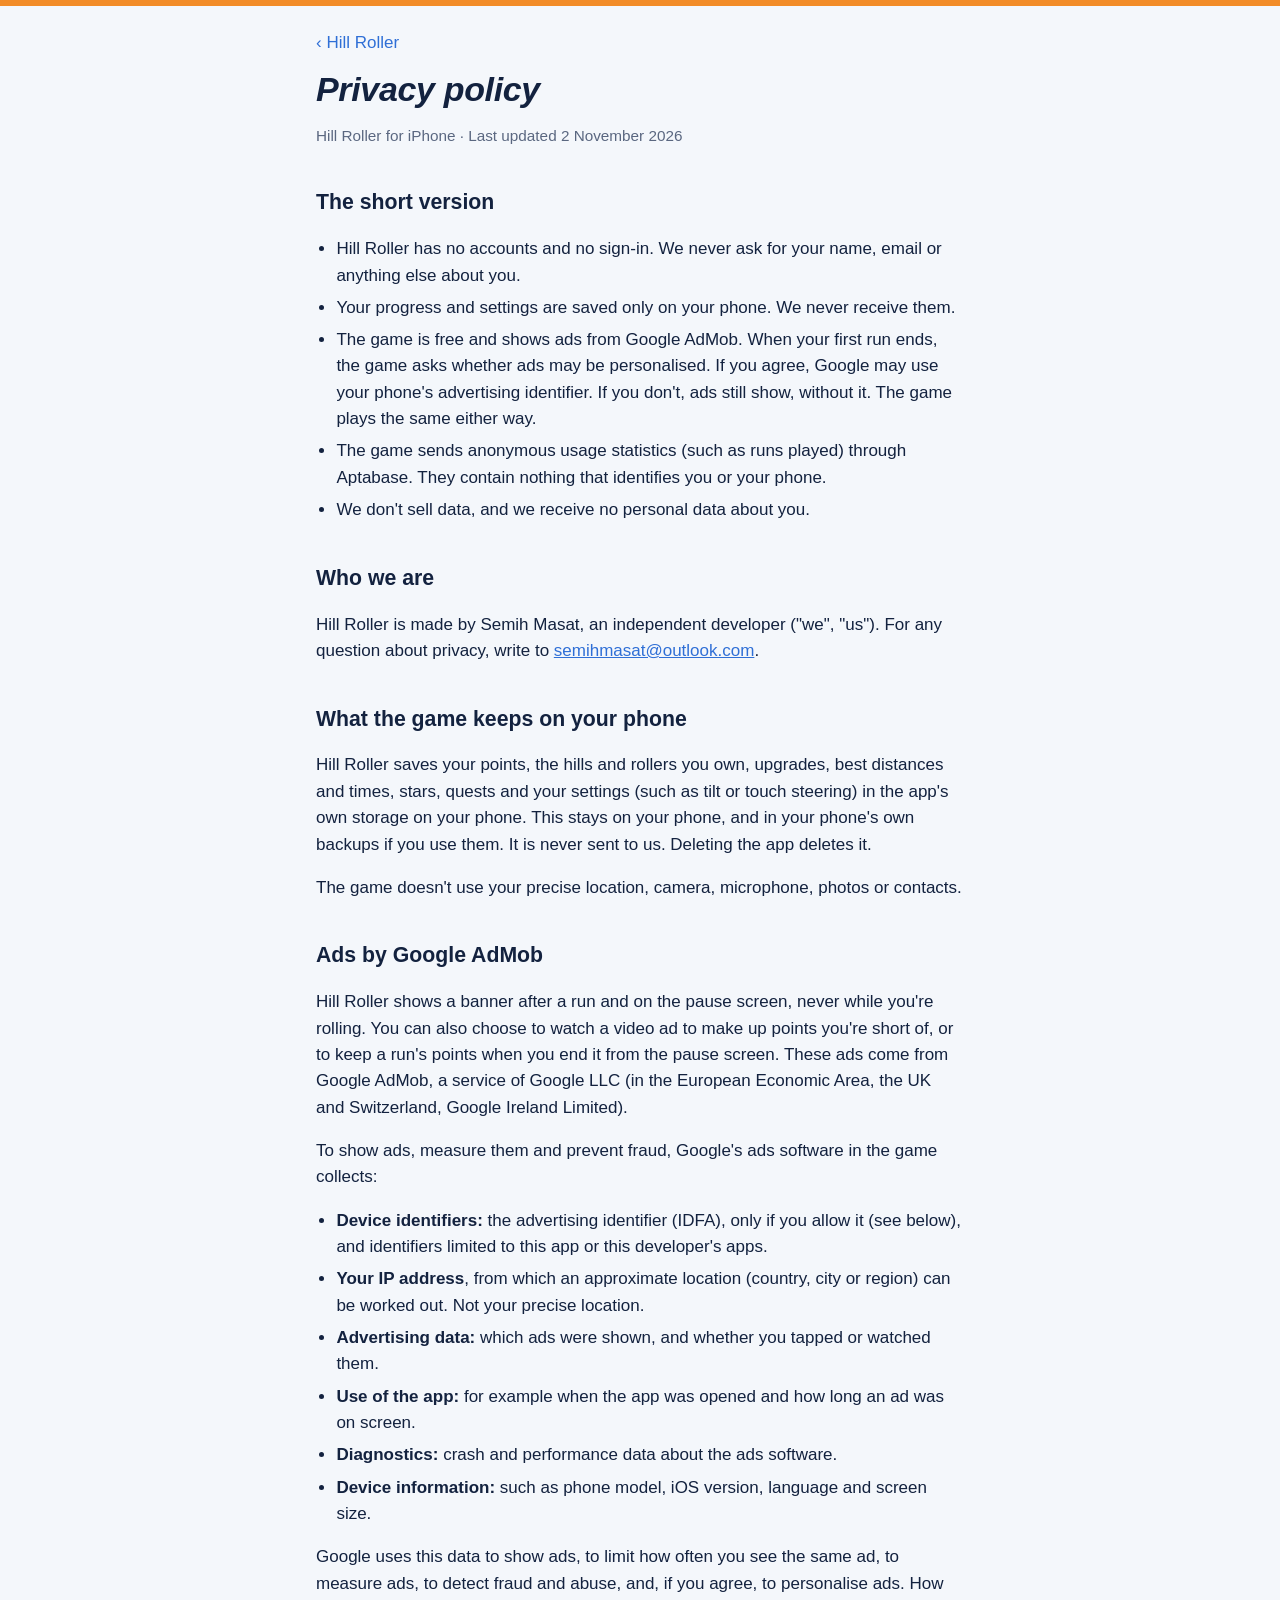
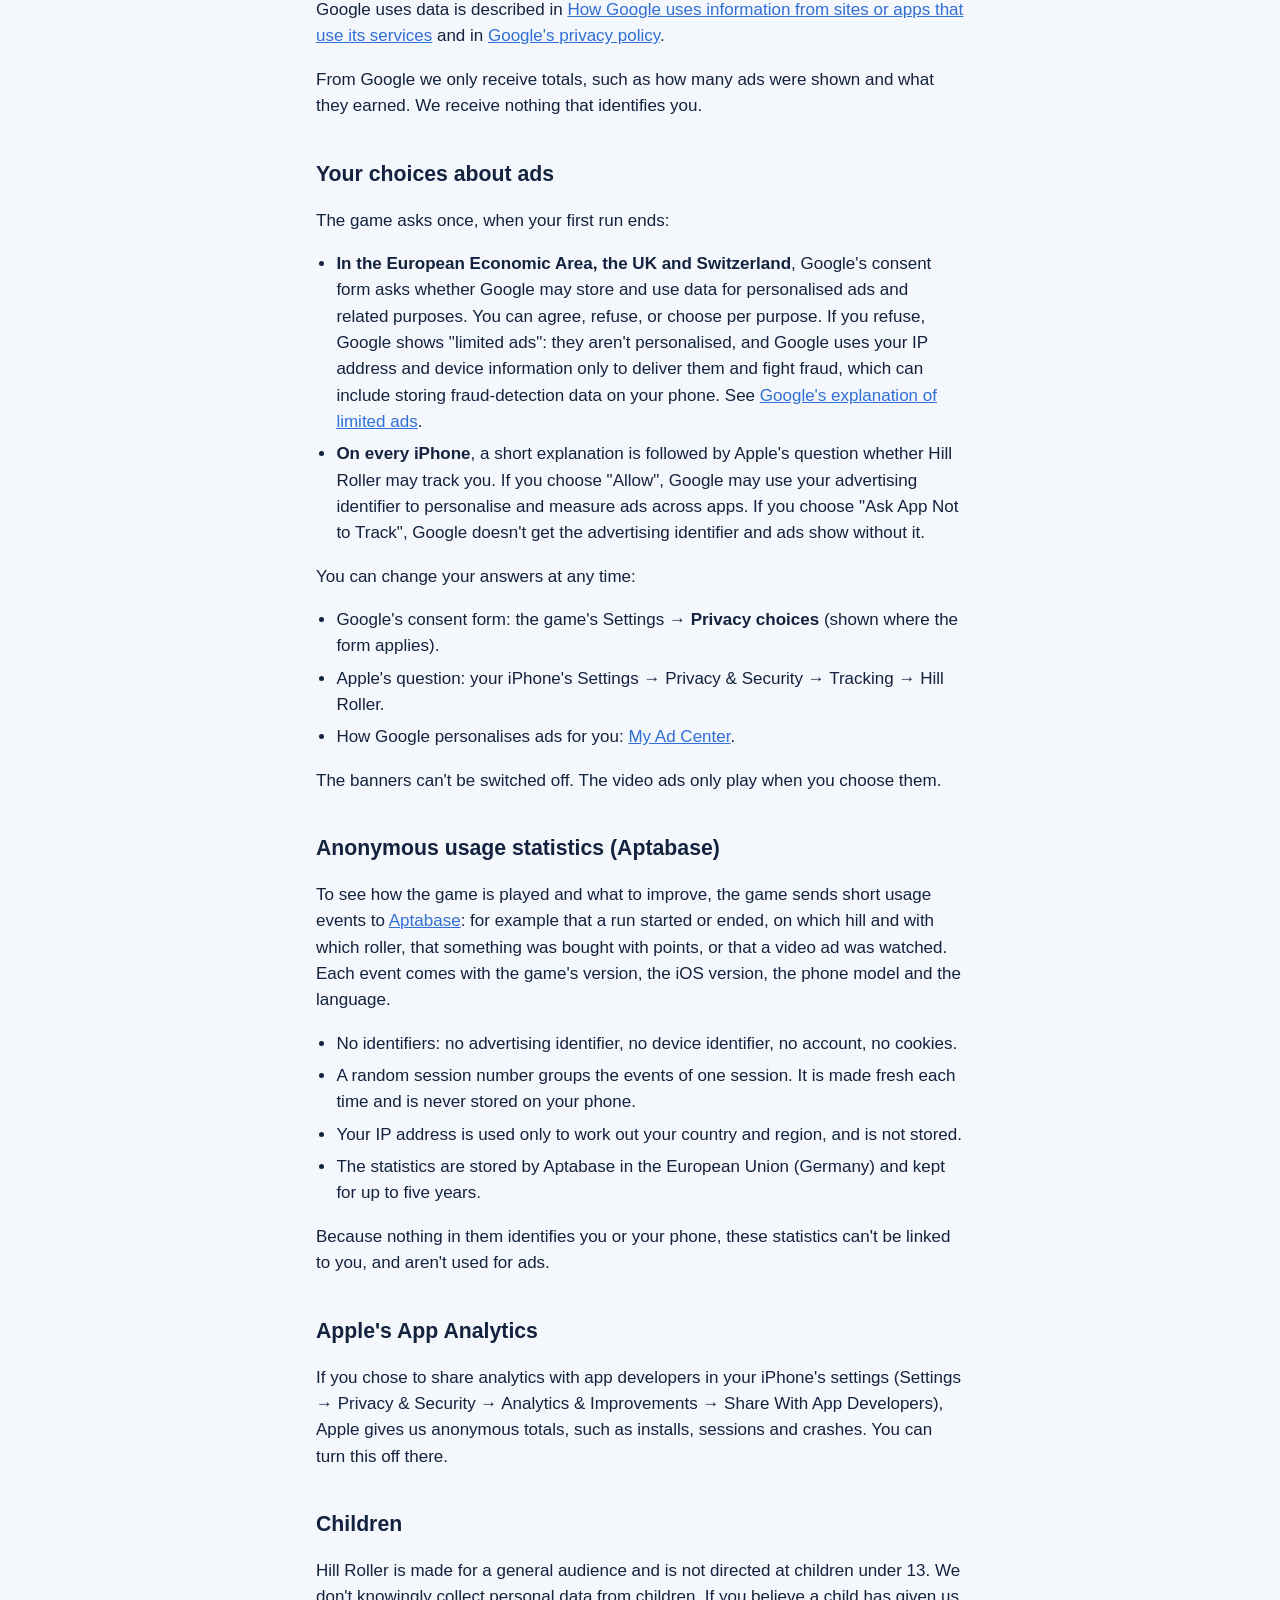
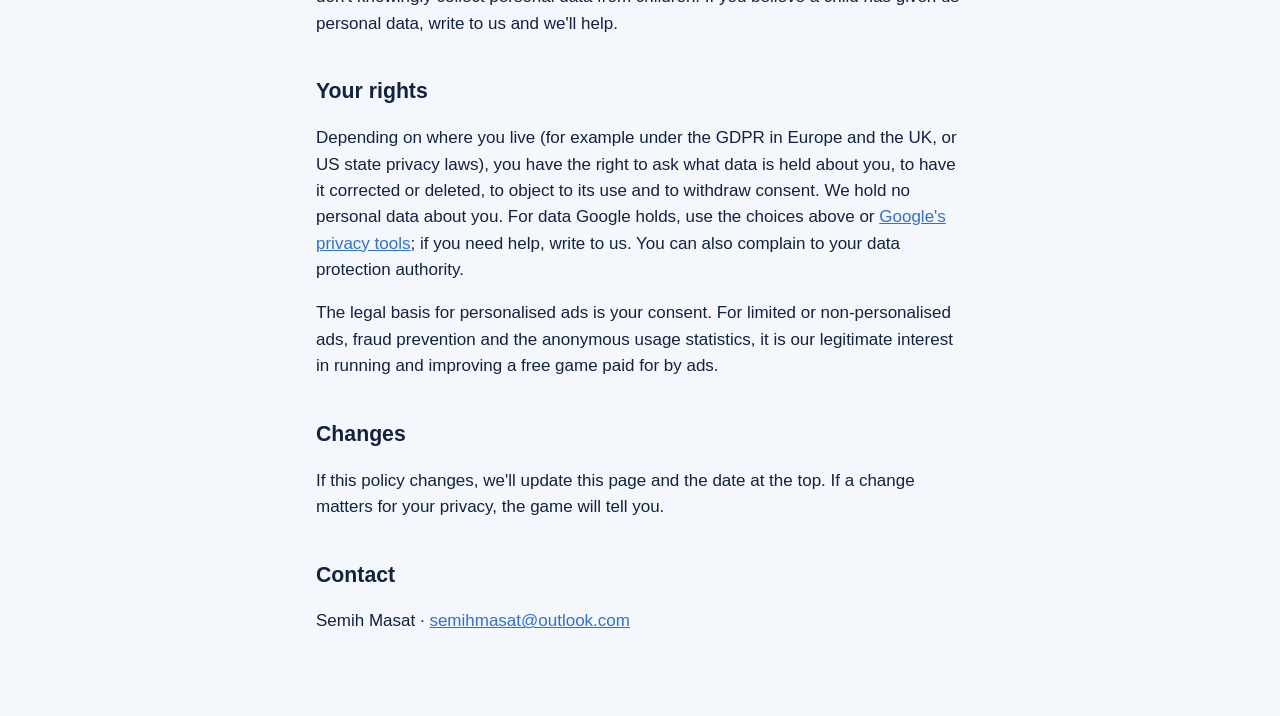
==== hill-roller/privacy.html @ f1d84c03 "Hill Roller: support page, privacy policy, app-ads.txt Co-Authored-By: Claude Opus 5.5 <noreply@anth" ====
<!doctype html>
<html lang="en">
<head>
<meta charset="utf-8">
<meta name="viewport" content="width=device-width, initial-scale=1">
<title>Hill Roller privacy policy</title>
<link rel="stylesheet" href="style.css">
</head>
<body>
<main>
<p class="back"><a href="./">‹ Hill Roller</a></p>
<h1>Privacy policy</h1>
<p class="meta">Hill Roller for iPhone · Last updated 2 November 2026</p>

<h2>The short version</h2>
<ul>
<li>Hill Roller has no accounts and no sign-in. We never ask for your name, email or anything else about you.</li>
<li>Your progress and settings are saved only on your phone. We never receive them.</li>
<li>The game is free and shows ads from Google AdMob. When your first run ends, the game asks whether ads may be
personalised. If you agree, Google may use your phone's advertising identifier. If you don't, ads still show, without
it. The game plays the same either way.</li>
<li>The game sends anonymous usage statistics (such as runs played) through Aptabase. They contain nothing that
identifies you or your phone.</li>
<li>We don't sell data, and we receive no personal data about you.</li>
</ul>

<h2>Who we are</h2>
<p>Hill Roller is made by Semih Masat, an independent developer ("we", "us"). For any question about privacy, write to
<a href="mailto:semihmasat@outlook.com">semihmasat@outlook.com</a>.</p>

<h2>What the game keeps on your phone</h2>
<p>Hill Roller saves your points, the hills and rollers you own, upgrades, best distances and times, stars, quests and
your settings (such as tilt or touch steering) in the app's own storage on your phone. This stays on your phone, and in
your phone's own backups if you use them. It is never sent to us. Deleting the app deletes it.</p>
<p>The game doesn't use your precise location, camera, microphone, photos or contacts.</p>

<h2>Ads by Google AdMob</h2>
<p>Hill Roller shows a banner after a run and on the pause screen, never while you're rolling. You can also choose to
watch a video ad to make up points you're short of, or to keep a run's points when you end it from the pause screen.
These ads come from Google AdMob, a service of Google LLC (in the European Economic Area, the UK and Switzerland,
Google Ireland Limited).</p>
<p>To show ads, measure them and prevent fraud, Google's ads software in the game collects:</p>
<ul>
<li><strong>Device identifiers:</strong> the advertising identifier (IDFA), only if you allow it (see below), and
identifiers limited to this app or this developer's apps.</li>
<li><strong>Your IP address</strong>, from which an approximate location (country, city or region) can be worked out.
Not your precise location.</li>
<li><strong>Advertising data:</strong> which ads were shown, and whether you tapped or watched them.</li>
<li><strong>Use of the app:</strong> for example when the app was opened and how long an ad was on screen.</li>
<li><strong>Diagnostics:</strong> crash and performance data about the ads software.</li>
<li><strong>Device information:</strong> such as phone model, iOS version, language and screen size.</li>
</ul>
<p>Google uses this data to show ads, to limit how often you see the same ad, to measure ads, to detect fraud and abuse,
and, if you agree, to personalise ads. How Google uses data is described in
<a href="https://policies.google.com/technologies/partner-sites">How Google uses information from sites or apps that use
its services</a> and in <a href="https://policies.google.com/privacy">Google's privacy policy</a>.</p>
<p>From Google we only receive totals, such as how many ads were shown and what they earned. We receive nothing that
identifies you.</p>

<h2>Your choices about ads</h2>
<p>The game asks once, when your first run ends:</p>
<ul>
<li><strong>In the European Economic Area, the UK and Switzerland</strong>, Google's consent form asks whether Google
may store and use data for personalised ads and related purposes. You can agree, refuse, or choose per purpose. If you
refuse, Google shows "limited ads": they aren't personalised, and Google uses your IP address and device information
only to deliver them and fight fraud, which can include storing fraud-detection data on your phone. See
<a href="https://support.google.com/admob/answer/10105530">Google's explanation of limited ads</a>.</li>
<li><strong>On every iPhone</strong>, a short explanation is followed by Apple's question whether Hill Roller may track
you. If you choose "Allow", Google may use your advertising identifier to personalise and measure ads across apps. If
you choose "Ask App Not to Track", Google doesn't get the advertising identifier and ads show without it.</li>
</ul>
<p>You can change your answers at any time:</p>
<ul>
<li>Google's consent form: the game's Settings → <strong>Privacy choices</strong> (shown where the form applies).</li>
<li>Apple's question: your iPhone's Settings → Privacy &amp; Security → Tracking → Hill Roller.</li>
<li>How Google personalises ads for you: <a href="https://myadcenter.google.com">My Ad Center</a>.</li>
</ul>
<p>The banners can't be switched off. The video ads only play when you choose them.</p>

<h2>Anonymous usage statistics (Aptabase)</h2>
<p>To see how the game is played and what to improve, the game sends short usage events to
<a href="https://aptabase.com">Aptabase</a>: for example that a run started or ended, on which hill and with which
roller, that something was bought with points, or that a video ad was watched. Each event comes with the game's
version, the iOS version, the phone model and the language.</p>
<ul>
<li>No identifiers: no advertising identifier, no device identifier, no account, no cookies.</li>
<li>A random session number groups the events of one session. It is made fresh each time and is never stored on your
phone.</li>
<li>Your IP address is used only to work out your country and region, and is not stored.</li>
<li>The statistics are stored by Aptabase in the European Union (Germany) and kept for up to five years.</li>
</ul>
<p>Because nothing in them identifies you or your phone, these statistics can't be linked to you, and aren't used for
ads.</p>

<h2>Apple's App Analytics</h2>
<p>If you chose to share analytics with app developers in your iPhone's settings (Settings → Privacy &amp; Security →
Analytics &amp; Improvements → Share With App Developers), Apple gives us anonymous totals, such as installs, sessions
and crashes. You can turn this off there.</p>

<h2>Children</h2>
<p>Hill Roller is made for a general audience and is not directed at children under 13. We don't knowingly collect
personal data from children. If you believe a child has given us personal data, write to us and we'll help.</p>

<h2>Your rights</h2>
<p>Depending on where you live (for example under the GDPR in Europe and the UK, or US state privacy laws), you have the
right to ask what data is held about you, to have it corrected or deleted, to object to its use and to withdraw
consent. We hold no personal data about you. For data Google holds, use the choices above or
<a href="https://policies.google.com/privacy">Google's privacy tools</a>; if you need help, write to us. You can also
complain to your data protection authority.</p>
<p>The legal basis for personalised ads is your consent. For limited or non-personalised ads, fraud prevention and the
anonymous usage statistics, it is our legitimate interest in running and improving a free game paid for by ads.</p>

<h2>Changes</h2>
<p>If this policy changes, we'll update this page and the date at the top. If a change matters for your privacy, the
game will tell you.</p>

<h2>Contact</h2>
<p>Semih Masat · <a href="mailto:semihmasat@outlook.com">semihmasat@outlook.com</a></p>
</main>
</body>
</html>
---- hill-roller/style.css ----
:root {
  --bg: #f4f7fb;
  --text: #13223f;
  --muted: #5a6780;
  --accent: #2f6fd6;
  --stripe: #f28c28;
}
@media (prefers-color-scheme: dark) {
  :root {
    --bg: #0f1a2e;
    --text: #e8eef8;
    --muted: #9fb0cc;
    --accent: #7fb0ff;
  }
}
* { box-sizing: border-box; }
body {
  margin: 0;
  background: var(--bg);
  color: var(--text);
  font: 17px/1.55 -apple-system, BlinkMacSystemFont, "Segoe UI", Roboto, sans-serif;
  border-top: 6px solid var(--stripe);
}
main { max-width: 680px; margin: 0 auto; padding: 24px 16px 64px; }
h1 { font-size: 2em; line-height: 1.15; margin: 0.4em 0 0.2em; font-style: italic; letter-spacing: -0.01em; }
h2 { font-size: 1.25em; margin: 1.8em 0 0.4em; }
h3 { font-size: 1.05em; margin: 1.4em 0 0.2em; }
a { color: var(--accent); }
ul { padding-left: 1.2em; }
li { margin: 0.35em 0; }
.lead { font-size: 1.15em; color: var(--muted); margin-top: 0; }
.meta, .small { color: var(--muted); font-size: 0.9em; }
.back { margin: 0; }
.back a { text-decoration: none; }
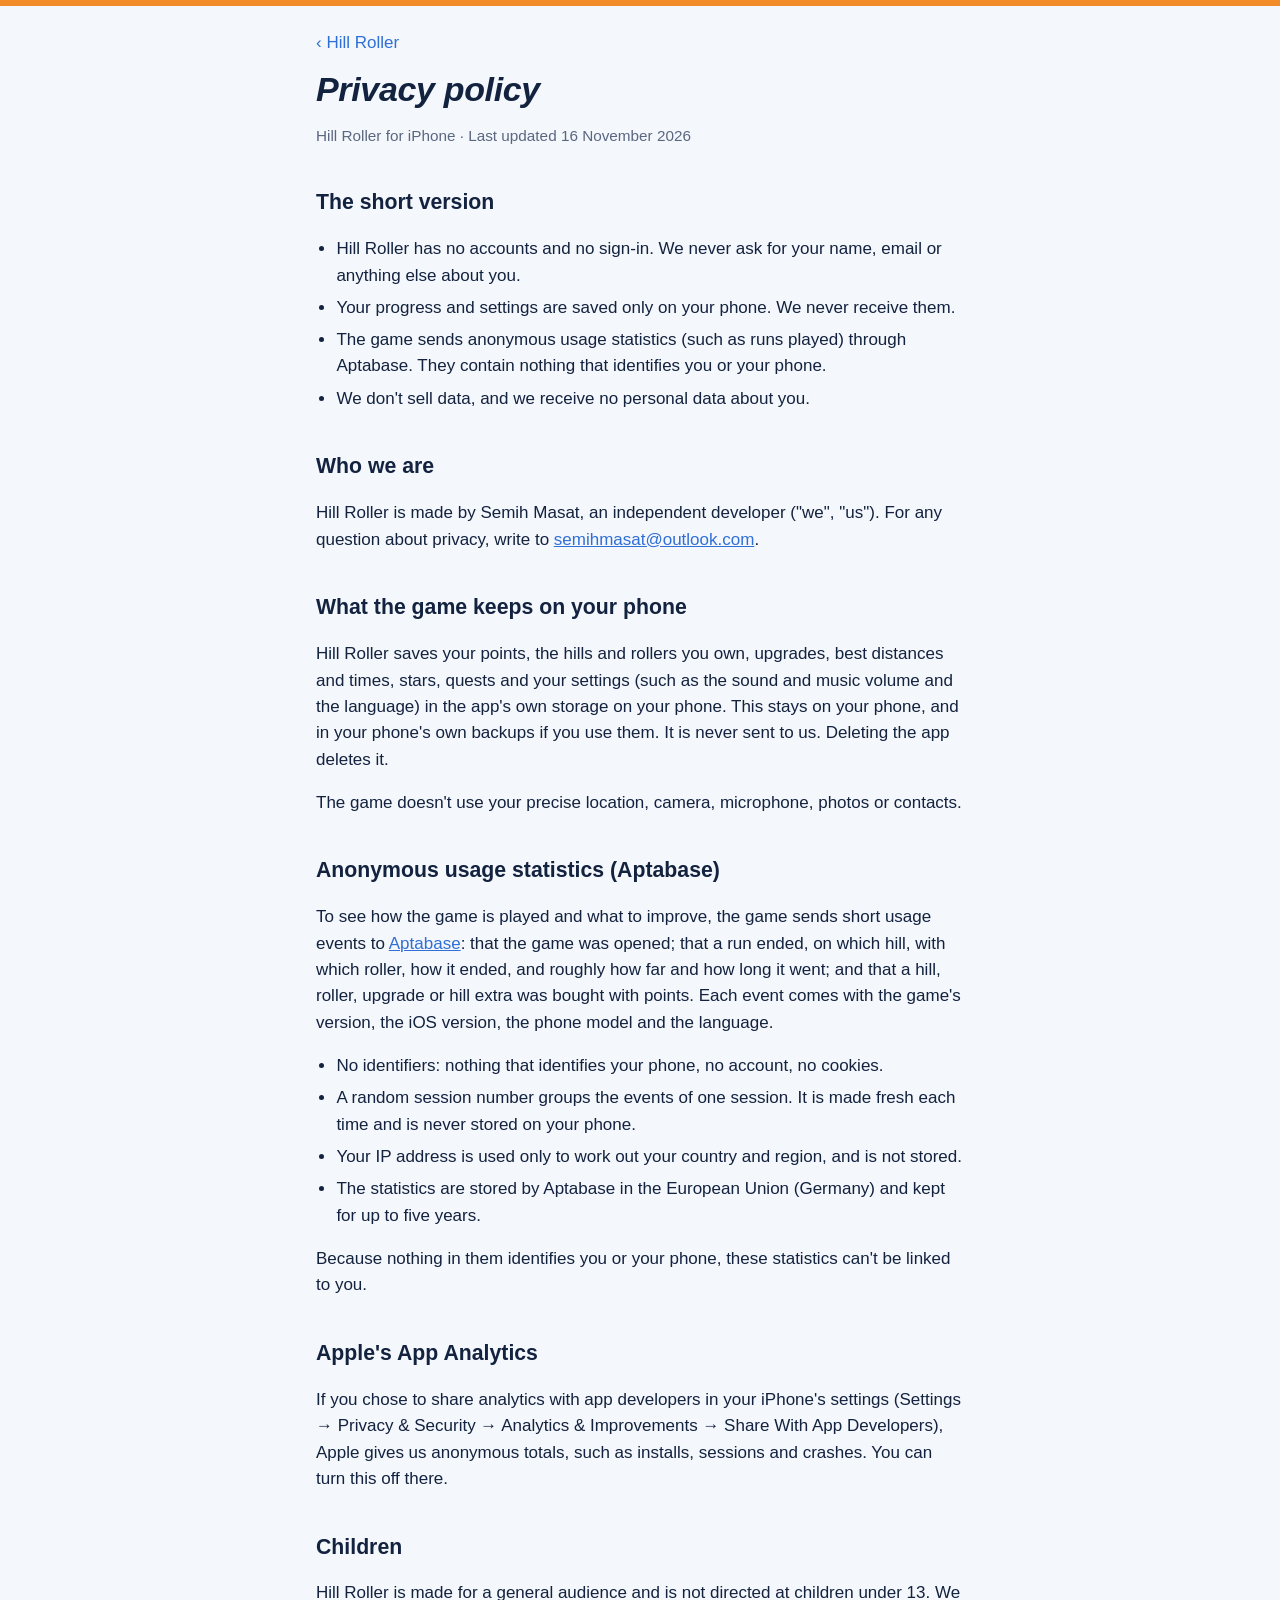
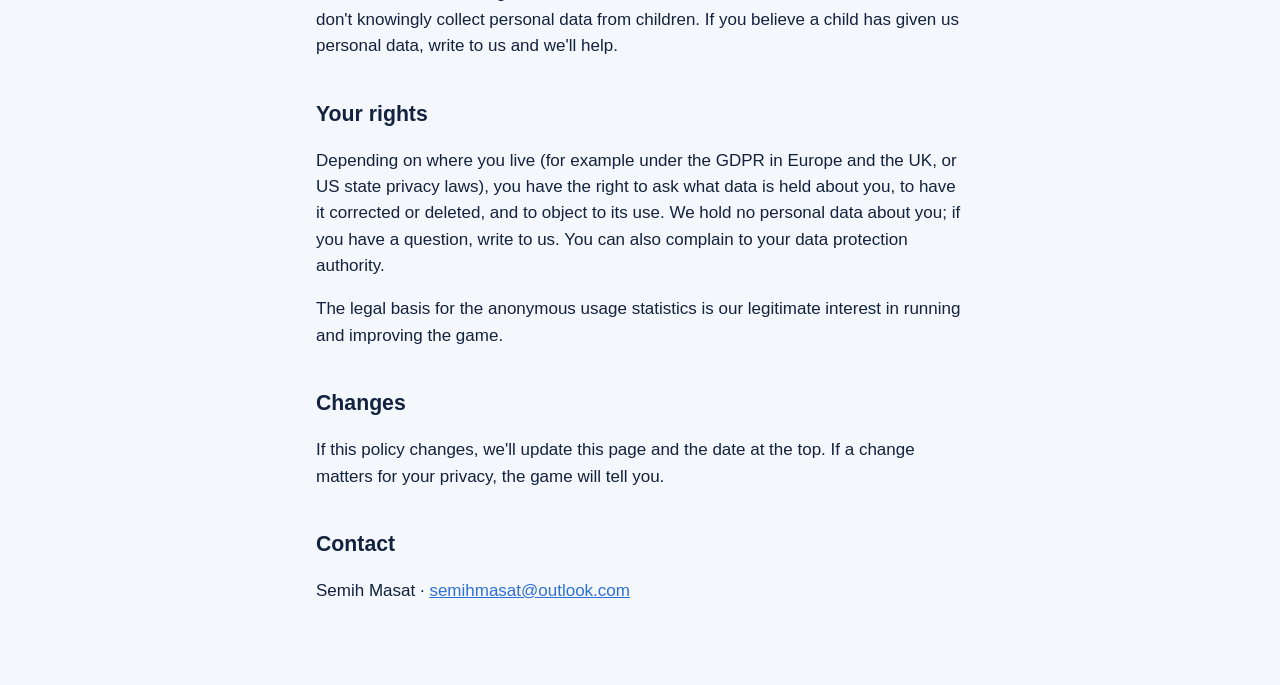
==== commit f80c9b18: "Hill Roller: privacy policy and support page for 1.0 build 5" ====
--- a/hill-roller/privacy.html
+++ b/hill-roller/privacy.html
@@ -10,15 +10,12 @@
 <main>
 <p class="back"><a href="./">‹ Hill Roller</a></p>
 <h1>Privacy policy</h1>
-<p class="meta">Hill Roller for iPhone · Last updated 2 November 2026</p>
+<p class="meta">Hill Roller for iPhone · Last updated 16 November 2026</p>
 
 <h2>The short version</h2>
 <ul>
 <li>Hill Roller has no accounts and no sign-in. We never ask for your name, email or anything else about you.</li>
 <li>Your progress and settings are saved only on your phone. We never receive them.</li>
-<li>The game is free and shows ads from Google AdMob. When your first run ends, the game asks whether ads may be
-personalised. If you agree, Google may use your phone's advertising identifier. If you don't, ads still show, without
-it. The game plays the same either way.</li>
 <li>The game sends anonymous usage statistics (such as runs played) through Aptabase. They contain nothing that
 identifies you or your phone.</li>
 <li>We don't sell data, and we receive no personal data about you.</li>
@@ -30,67 +27,25 @@
 
 <h2>What the game keeps on your phone</h2>
 <p>Hill Roller saves your points, the hills and rollers you own, upgrades, best distances and times, stars, quests and
-your settings (such as tilt or touch steering) in the app's own storage on your phone. This stays on your phone, and in
-your phone's own backups if you use them. It is never sent to us. Deleting the app deletes it.</p>
+your settings (such as the sound and music volume and the language) in the app's own storage on your phone. This
+stays on your phone, and in your phone's own backups if you use them. It is never sent to us. Deleting the app deletes
+it.</p>
 <p>The game doesn't use your precise location, camera, microphone, photos or contacts.</p>
-
-<h2>Ads by Google AdMob</h2>
-<p>Hill Roller shows a banner after a run and on the pause screen, never while you're rolling. You can also choose to
-watch a video ad to make up points you're short of, or to keep a run's points when you end it from the pause screen.
-These ads come from Google AdMob, a service of Google LLC (in the European Economic Area, the UK and Switzerland,
-Google Ireland Limited).</p>
-<p>To show ads, measure them and prevent fraud, Google's ads software in the game collects:</p>
-<ul>
-<li><strong>Device identifiers:</strong> the advertising identifier (IDFA), only if you allow it (see below), and
-identifiers limited to this app or this developer's apps.</li>
-<li><strong>Your IP address</strong>, from which an approximate location (country, city or region) can be worked out.
-Not your precise location.</li>
-<li><strong>Advertising data:</strong> which ads were shown, and whether you tapped or watched them.</li>
-<li><strong>Use of the app:</strong> for example when the app was opened and how long an ad was on screen.</li>
-<li><strong>Diagnostics:</strong> crash and performance data about the ads software.</li>
-<li><strong>Device information:</strong> such as phone model, iOS version, language and screen size.</li>
-</ul>
-<p>Google uses this data to show ads, to limit how often you see the same ad, to measure ads, to detect fraud and abuse,
-and, if you agree, to personalise ads. How Google uses data is described in
-<a href="https://policies.google.com/technologies/partner-sites">How Google uses information from sites or apps that use
-its services</a> and in <a href="https://policies.google.com/privacy">Google's privacy policy</a>.</p>
-<p>From Google we only receive totals, such as how many ads were shown and what they earned. We receive nothing that
-identifies you.</p>
-
-<h2>Your choices about ads</h2>
-<p>The game asks once, when your first run ends:</p>
-<ul>
-<li><strong>In the European Economic Area, the UK and Switzerland</strong>, Google's consent form asks whether Google
-may store and use data for personalised ads and related purposes. You can agree, refuse, or choose per purpose. If you
-refuse, Google shows "limited ads": they aren't personalised, and Google uses your IP address and device information
-only to deliver them and fight fraud, which can include storing fraud-detection data on your phone. See
-<a href="https://support.google.com/admob/answer/10105530">Google's explanation of limited ads</a>.</li>
-<li><strong>On every iPhone</strong>, a short explanation is followed by Apple's question whether Hill Roller may track
-you. If you choose "Allow", Google may use your advertising identifier to personalise and measure ads across apps. If
-you choose "Ask App Not to Track", Google doesn't get the advertising identifier and ads show without it.</li>
-</ul>
-<p>You can change your answers at any time:</p>
-<ul>
-<li>Google's consent form: the game's Settings → <strong>Privacy choices</strong> (shown where the form applies).</li>
-<li>Apple's question: your iPhone's Settings → Privacy &amp; Security → Tracking → Hill Roller.</li>
-<li>How Google personalises ads for you: <a href="https://myadcenter.google.com">My Ad Center</a>.</li>
-</ul>
-<p>The banners can't be switched off. The video ads only play when you choose them.</p>
 
 <h2>Anonymous usage statistics (Aptabase)</h2>
 <p>To see how the game is played and what to improve, the game sends short usage events to
-<a href="https://aptabase.com">Aptabase</a>: for example that a run started or ended, on which hill and with which
-roller, that something was bought with points, or that a video ad was watched. Each event comes with the game's
-version, the iOS version, the phone model and the language.</p>
+<a href="https://aptabase.com">Aptabase</a>: that the game was opened; that a run ended, on which hill, with which
+roller, how it ended, and roughly how far and how long it went; and that a hill, roller, upgrade or hill extra was
+bought with points. Each event comes with the game's version, the iOS version, the phone model and the
+language.</p>
 <ul>
-<li>No identifiers: no advertising identifier, no device identifier, no account, no cookies.</li>
+<li>No identifiers: nothing that identifies your phone, no account, no cookies.</li>
 <li>A random session number groups the events of one session. It is made fresh each time and is never stored on your
 phone.</li>
 <li>Your IP address is used only to work out your country and region, and is not stored.</li>
 <li>The statistics are stored by Aptabase in the European Union (Germany) and kept for up to five years.</li>
 </ul>
-<p>Because nothing in them identifies you or your phone, these statistics can't be linked to you, and aren't used for
-ads.</p>
+<p>Because nothing in them identifies you or your phone, these statistics can't be linked to you.</p>
 
 <h2>Apple's App Analytics</h2>
 <p>If you chose to share analytics with app developers in your iPhone's settings (Settings → Privacy &amp; Security →
@@ -103,12 +58,11 @@
 
 <h2>Your rights</h2>
 <p>Depending on where you live (for example under the GDPR in Europe and the UK, or US state privacy laws), you have the
-right to ask what data is held about you, to have it corrected or deleted, to object to its use and to withdraw
-consent. We hold no personal data about you. For data Google holds, use the choices above or
-<a href="https://policies.google.com/privacy">Google's privacy tools</a>; if you need help, write to us. You can also
-complain to your data protection authority.</p>
-<p>The legal basis for personalised ads is your consent. For limited or non-personalised ads, fraud prevention and the
-anonymous usage statistics, it is our legitimate interest in running and improving a free game paid for by ads.</p>
+right to ask what data is held about you, to have it corrected or deleted, and to object to its use. We hold no
+personal data about you; if you have a question, write to us. You can also complain to your data protection
+authority.</p>
+<p>The legal basis for the anonymous usage statistics is our legitimate interest in running and improving the
+game.</p>
 
 <h2>Changes</h2>
 <p>If this policy changes, we'll update this page and the date at the top. If a change matters for your privacy, the
